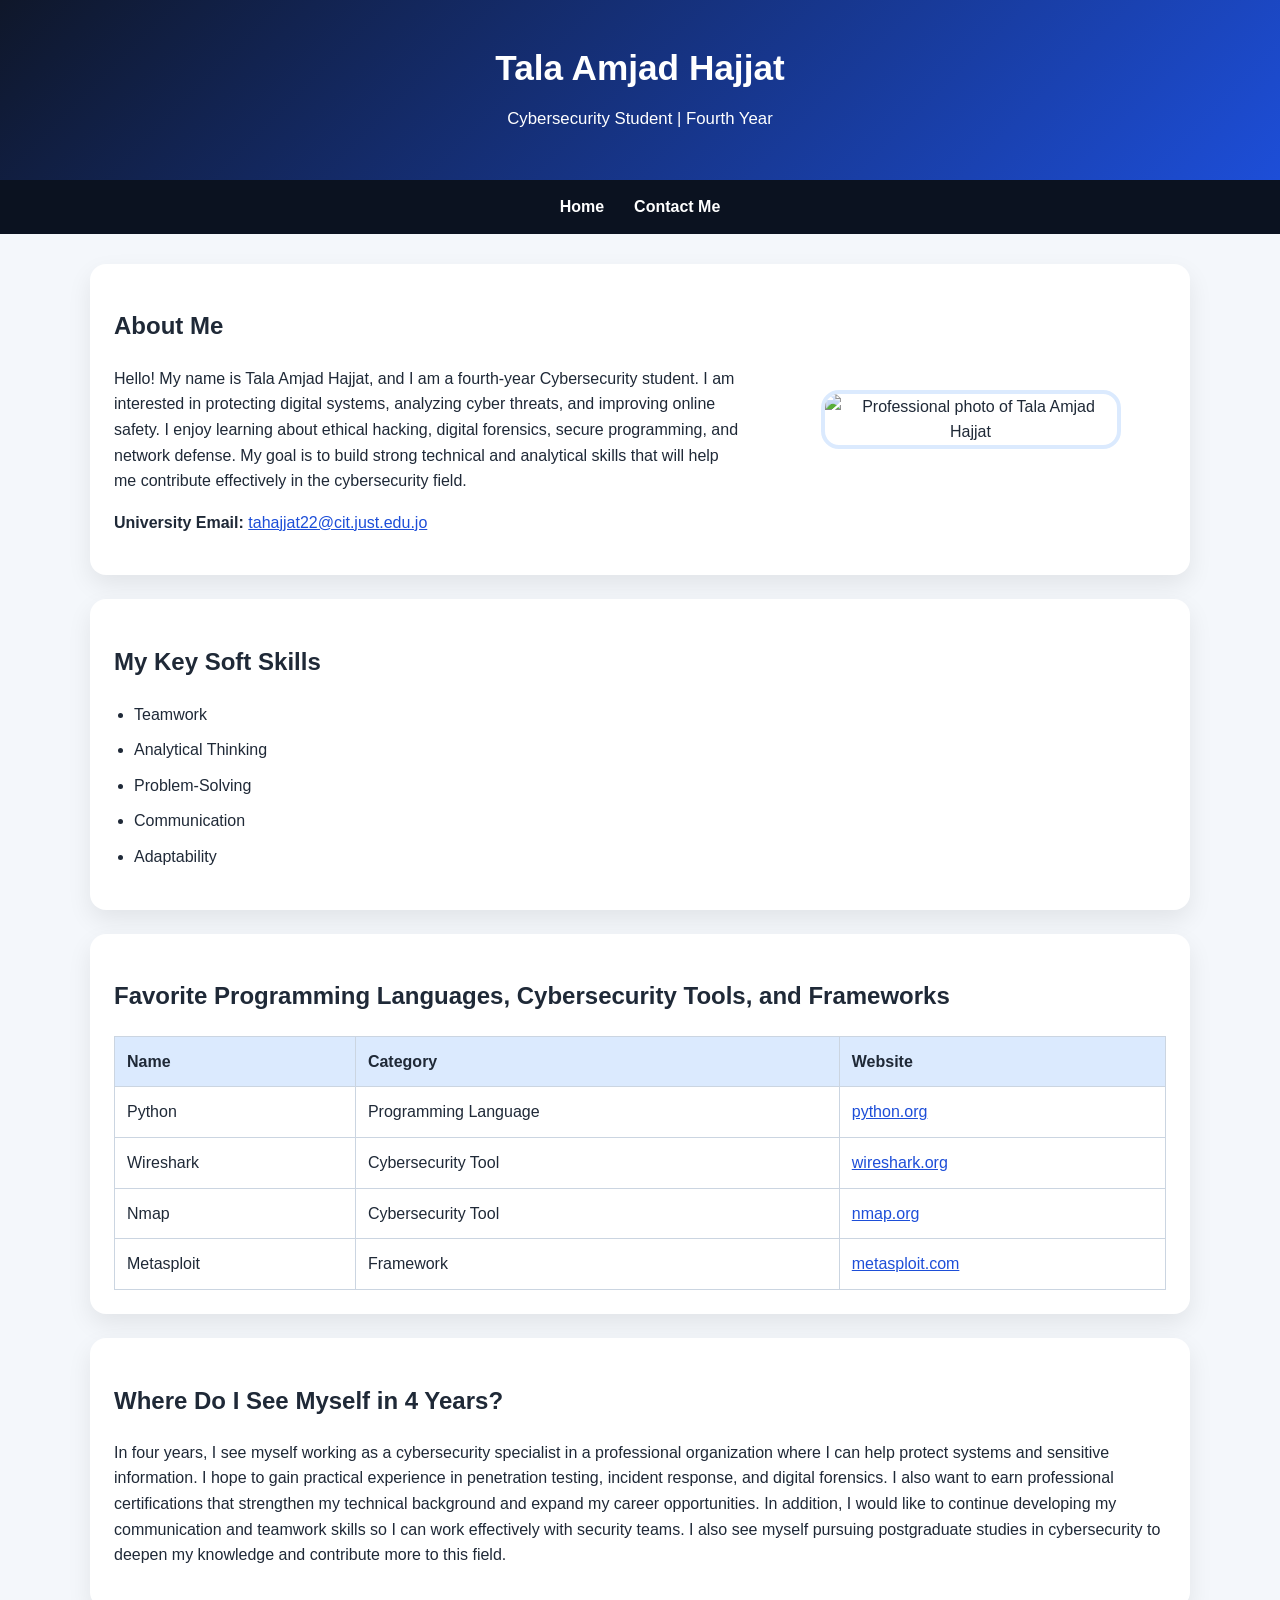
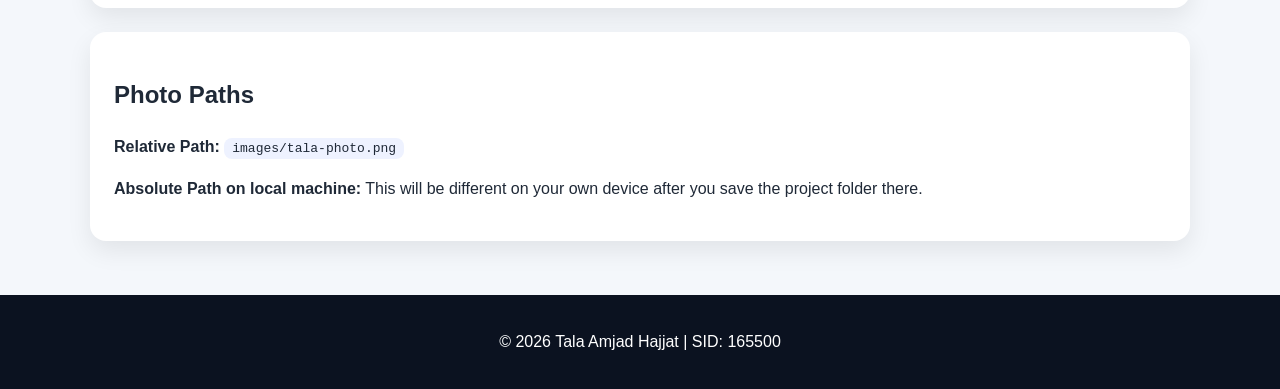
==== index.html @ faac7570 "initial portfolio upload" ====
<!DOCTYPE html>
<html lang="en">
<head>
  <meta charset="UTF-8" />
  <meta name="viewport" content="width=device-width, initial-scale=1.0" />
  <title>165500 - Tala Amjad Hajjat</title>
  <link rel="stylesheet" href="style.css" />
</head>
<body>
  <header>
    <div class="container">
      <h1>Tala Amjad Hajjat</h1>
      <p class="subtitle">Cybersecurity Student | Fourth Year</p>
    </div>
  </header>

  <nav>
    <div class="container nav-container">
      <a href="index.html">Home</a>
      <a href="contact.html">Contact Me</a>
    </div>
  </nav>

  <main class="container">
    <section class="hero card">
      <div class="hero-text">
        <h2>About Me</h2>
        <p>Hello! My name is Tala Amjad Hajjat, and I am a fourth-year Cybersecurity student. I am interested in protecting digital systems, analyzing cyber threats, and improving online safety. I enjoy learning about ethical hacking, digital forensics, secure programming, and network defense. My goal is to build strong technical and analytical skills that will help me contribute effectively in the cybersecurity field.</p>
        <p><strong>University Email:</strong> <a href="mailto:tahajjat22@cit.just.edu.jo">tahajjat22@cit.just.edu.jo</a></p>
      </div>
      <div class="hero-image">
        <img src="images/tala-photo.png" alt="Professional photo of Tala Amjad Hajjat" />
      </div>
    </section>

    <section class="card">
      <h2>My Key Soft Skills</h2>
      <ul class="skills-list">
        <li>Teamwork</li>
        <li>Analytical Thinking</li>
        <li>Problem-Solving</li>
        <li>Communication</li>
        <li>Adaptability</li>
      </ul>
    </section>

    <section class="card">
      <h2>Favorite Programming Languages, Cybersecurity Tools, and Frameworks</h2>
      <table>
        <thead>
          <tr>
            <th>Name</th>
            <th>Category</th>
            <th>Website</th>
          </tr>
        </thead>
        <tbody>
          <tr>
            <td>Python</td>
            <td>Programming Language</td>
            <td><a href="https://www.python.org/" target="_blank">python.org</a></td>
          </tr>
          <tr>
            <td>Wireshark</td>
            <td>Cybersecurity Tool</td>
            <td><a href="https://www.wireshark.org/" target="_blank">wireshark.org</a></td>
          </tr>
          <tr>
            <td>Nmap</td>
            <td>Cybersecurity Tool</td>
            <td><a href="https://nmap.org/" target="_blank">nmap.org</a></td>
          </tr>
          <tr>
            <td>Metasploit</td>
            <td>Framework</td>
            <td><a href="https://www.metasploit.com/" target="_blank">metasploit.com</a></td>
          </tr>
        </tbody>
      </table>
    </section>

    <section class="card">
      <h2>Where Do I See Myself in 4 Years?</h2>
      <p>In four years, I see myself working as a cybersecurity specialist in a professional organization where I can help protect systems and sensitive information. I hope to gain practical experience in penetration testing, incident response, and digital forensics. I also want to earn professional certifications that strengthen my technical background and expand my career opportunities. In addition, I would like to continue developing my communication and teamwork skills so I can work effectively with security teams. I also see myself pursuing postgraduate studies in cybersecurity to deepen my knowledge and contribute more to this field.</p>
    </section>

    <section class="card path-box">
      <h2>Photo Paths</h2>
      <p><strong>Relative Path:</strong> <code>images/tala-photo.png</code></p>
      <p><strong>Absolute Path on local machine:</strong> This will be different on your own device after you save the project folder there.</p>
    </section>
  </main>

  <footer>
    <p>&copy; 2026 Tala Amjad Hajjat | SID: 165500</p>
  </footer>
</body>
</html>
---- style.css ----
* {
  box-sizing: border-box;
}

body {
  margin: 0;
  font-family: Arial, Helvetica, sans-serif;
  background: #f4f7fb;
  color: #1f2937;
  line-height: 1.6;
}

.container {
  width: 90%;
  max-width: 1100px;
  margin: 0 auto;
}

header {
  background: linear-gradient(135deg, #0f172a, #1d4ed8);
  color: white;
  padding: 40px 0 30px;
  text-align: center;
}

header h1 {
  margin: 0;
  font-size: 2.2rem;
}

.subtitle {
  margin-top: 10px;
  font-size: 1.05rem;
}

nav {
  background-color: #0b1220;
  padding: 14px 0;
}

.nav-container {
  display: flex;
  justify-content: center;
  gap: 30px;
}

nav a {
  color: white;
  text-decoration: none;
  font-weight: bold;
}

nav a:hover {
  text-decoration: underline;
}

main {
  padding: 30px 0;
}

.card {
  background: white;
  border-radius: 16px;
  padding: 24px;
  margin-bottom: 24px;
  box-shadow: 0 10px 25px rgba(0, 0, 0, 0.08);
}

.hero {
  display: flex;
  align-items: center;
  justify-content: space-between;
  gap: 30px;
  flex-wrap: wrap;
}

.hero-text {
  flex: 1 1 500px;
}

.hero-image {
  flex: 1 1 260px;
  text-align: center;
}

.hero-image img {
  width: 100%;
  max-width: 300px;
  border-radius: 18px;
  border: 4px solid #dbeafe;
}

.skills-list {
  padding-left: 20px;
}

.skills-list li {
  margin-bottom: 10px;
}

table {
  width: 100%;
  border-collapse: collapse;
  margin-top: 16px;
}

th, td {
  border: 1px solid #cbd5e1;
  padding: 12px;
  text-align: left;
}

th {
  background-color: #dbeafe;
}

a {
  color: #1d4ed8;
}

a:hover {
  color: #0f172a;
}

.form-card {
  max-width: 700px;
}

form {
  display: flex;
  flex-direction: column;
  gap: 10px;
}

label {
  font-weight: bold;
  margin-top: 6px;
}

input,
textarea {
  padding: 12px;
  border: 1px solid #cbd5e1;
  border-radius: 10px;
  font-size: 1rem;
}

button {
  margin-top: 10px;
  padding: 12px 16px;
  border: none;
  border-radius: 10px;
  background-color: #1d4ed8;
  color: white;
  font-size: 1rem;
  cursor: pointer;
}

button:hover {
  background-color: #0f172a;
}

.path-box code {
  background: #eef2ff;
  padding: 3px 8px;
  border-radius: 8px;
}

footer {
  background-color: #0b1220;
  color: white;
  text-align: center;
  padding: 18px 10px;
}

@media (max-width: 768px) {
  header h1 {
    font-size: 1.8rem;
  }

  .nav-container {
    gap: 18px;
  }

  .hero {
    flex-direction: column-reverse;
  }
}
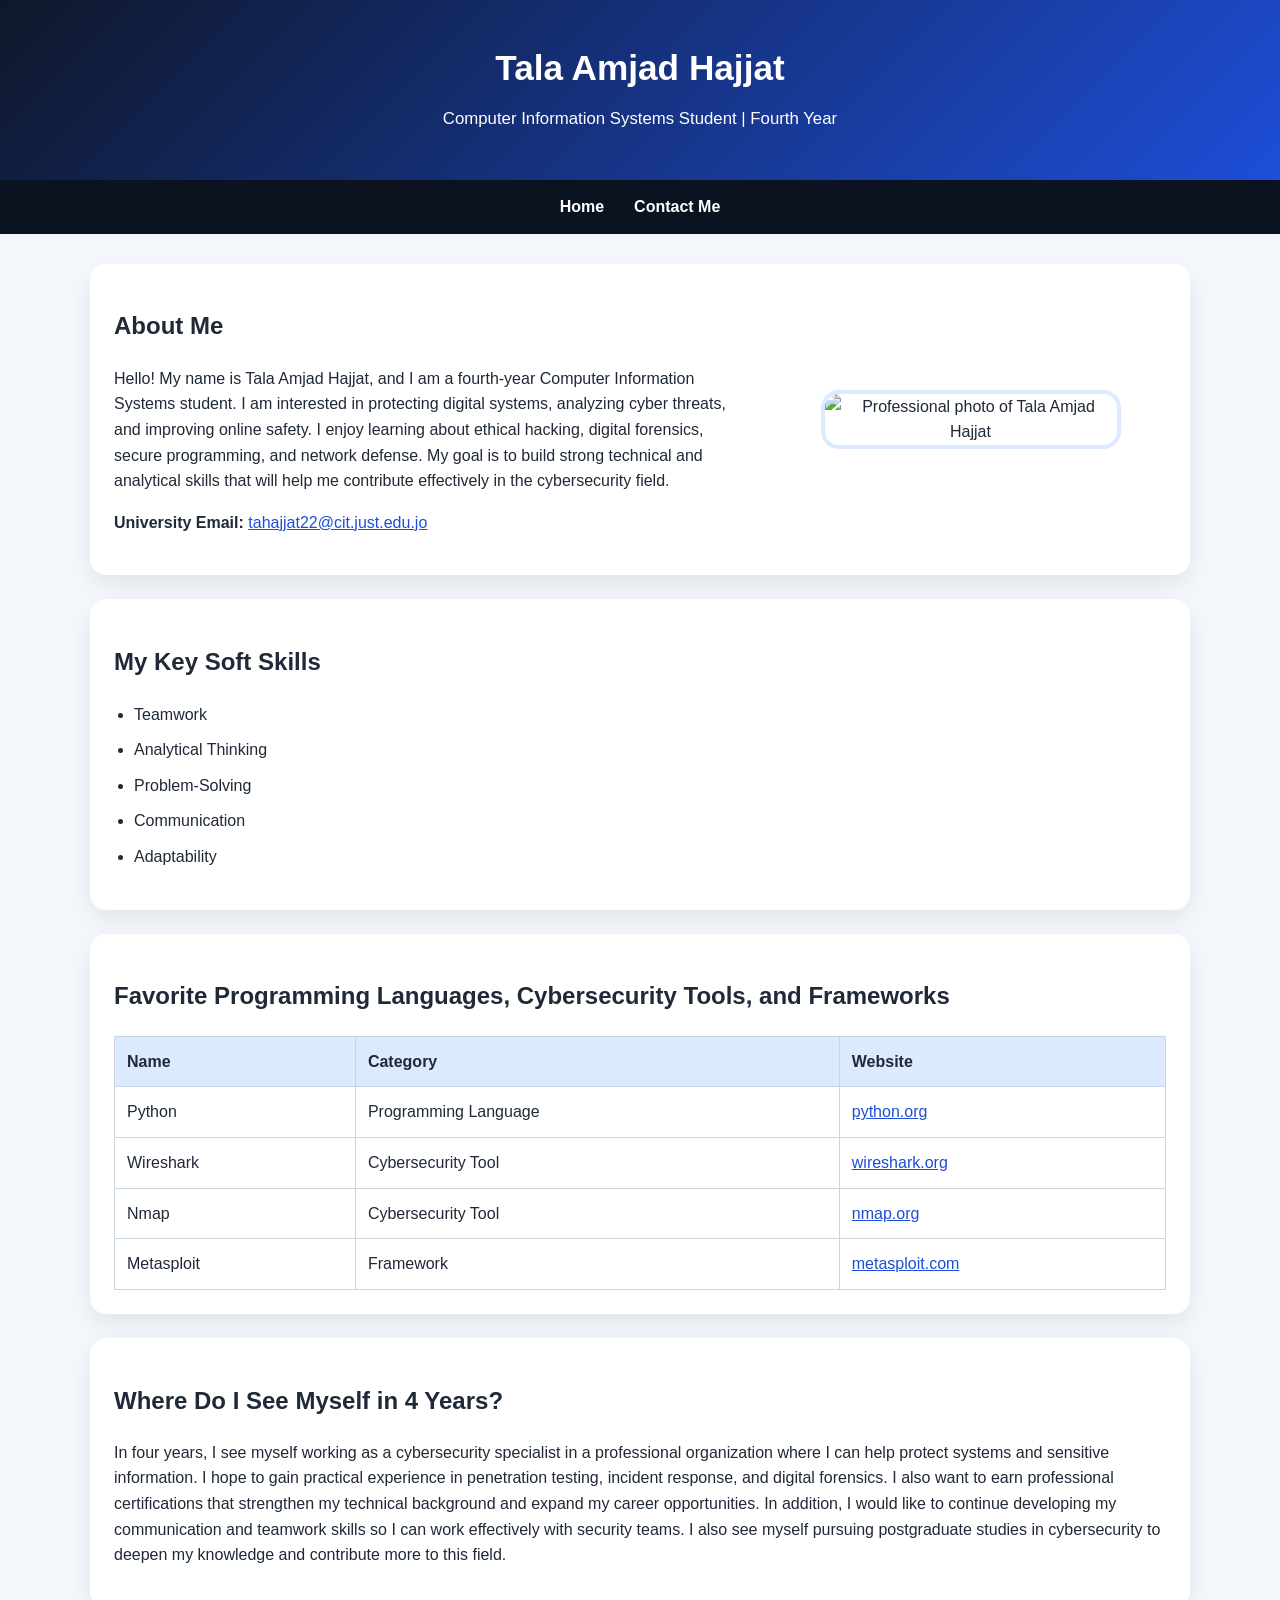
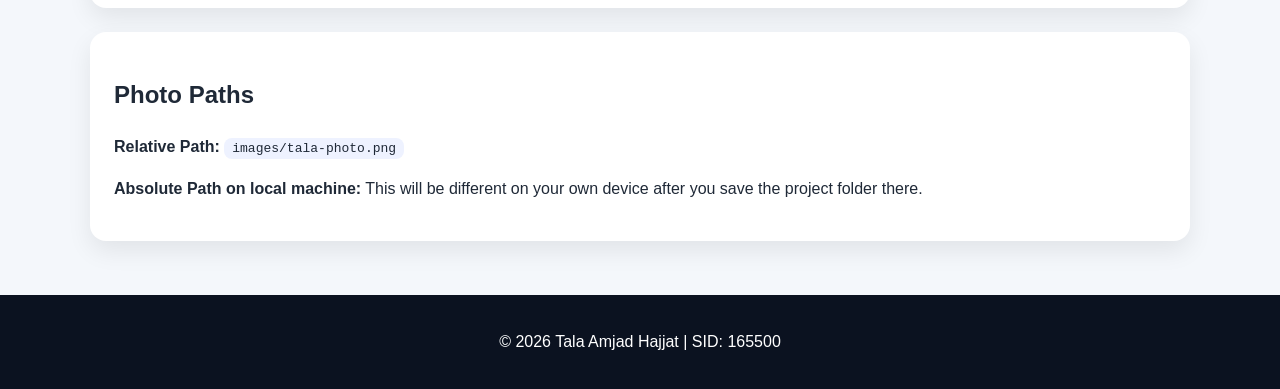
==== commit 517ab5b5: "Add files via upload" ====
--- a/index.html
+++ b/index.html
@@ -10,7 +10,7 @@
   <header>
     <div class="container">
       <h1>Tala Amjad Hajjat</h1>
-      <p class="subtitle">Cybersecurity Student | Fourth Year</p>
+      <p class="subtitle">Computer Information Systems Student | Fourth Year</p>
     </div>
   </header>
 
@@ -25,7 +25,7 @@
     <section class="hero card">
       <div class="hero-text">
         <h2>About Me</h2>
-        <p>Hello! My name is Tala Amjad Hajjat, and I am a fourth-year Cybersecurity student. I am interested in protecting digital systems, analyzing cyber threats, and improving online safety. I enjoy learning about ethical hacking, digital forensics, secure programming, and network defense. My goal is to build strong technical and analytical skills that will help me contribute effectively in the cybersecurity field.</p>
+        <p>Hello! My name is Tala Amjad Hajjat, and I am a fourth-year Computer Information Systems student. I am interested in protecting digital systems, analyzing cyber threats, and improving online safety. I enjoy learning about ethical hacking, digital forensics, secure programming, and network defense. My goal is to build strong technical and analytical skills that will help me contribute effectively in the cybersecurity field.</p>
         <p><strong>University Email:</strong> <a href="mailto:tahajjat22@cit.just.edu.jo">tahajjat22@cit.just.edu.jo</a></p>
       </div>
       <div class="hero-image">
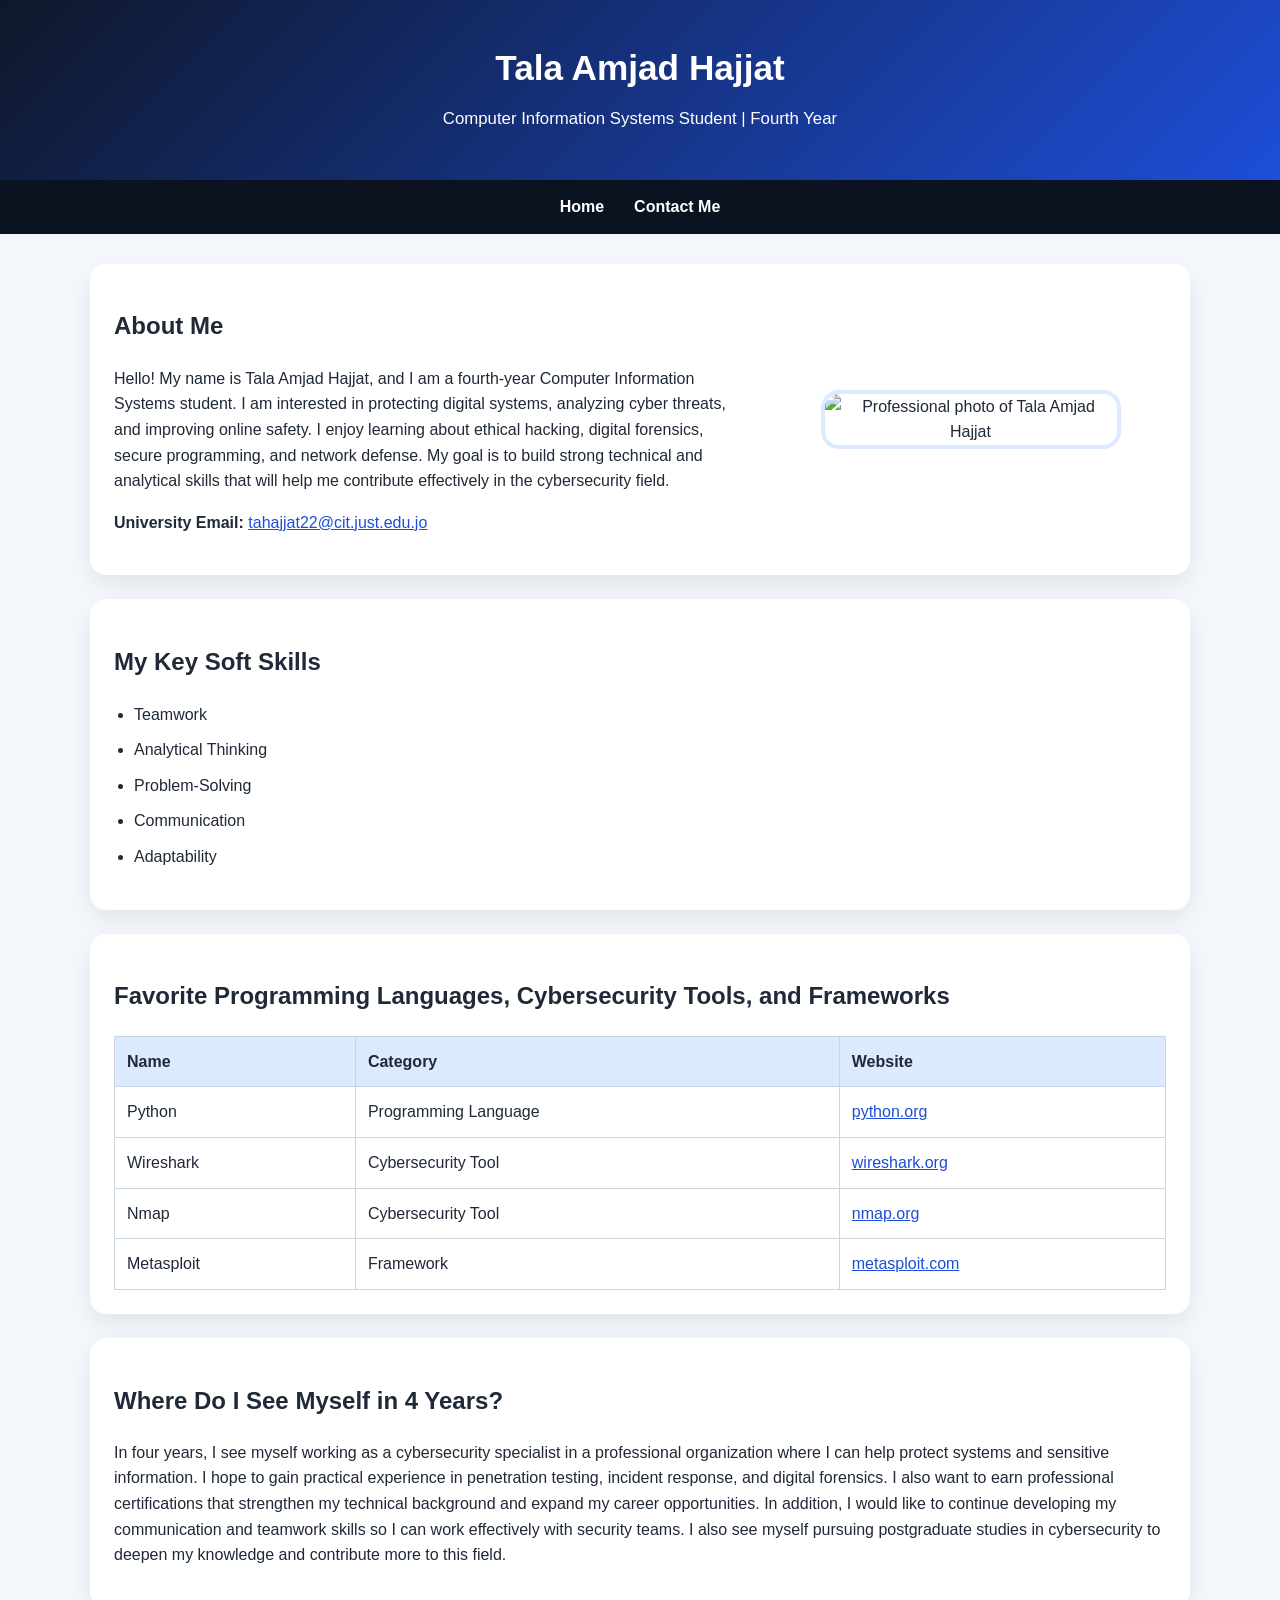
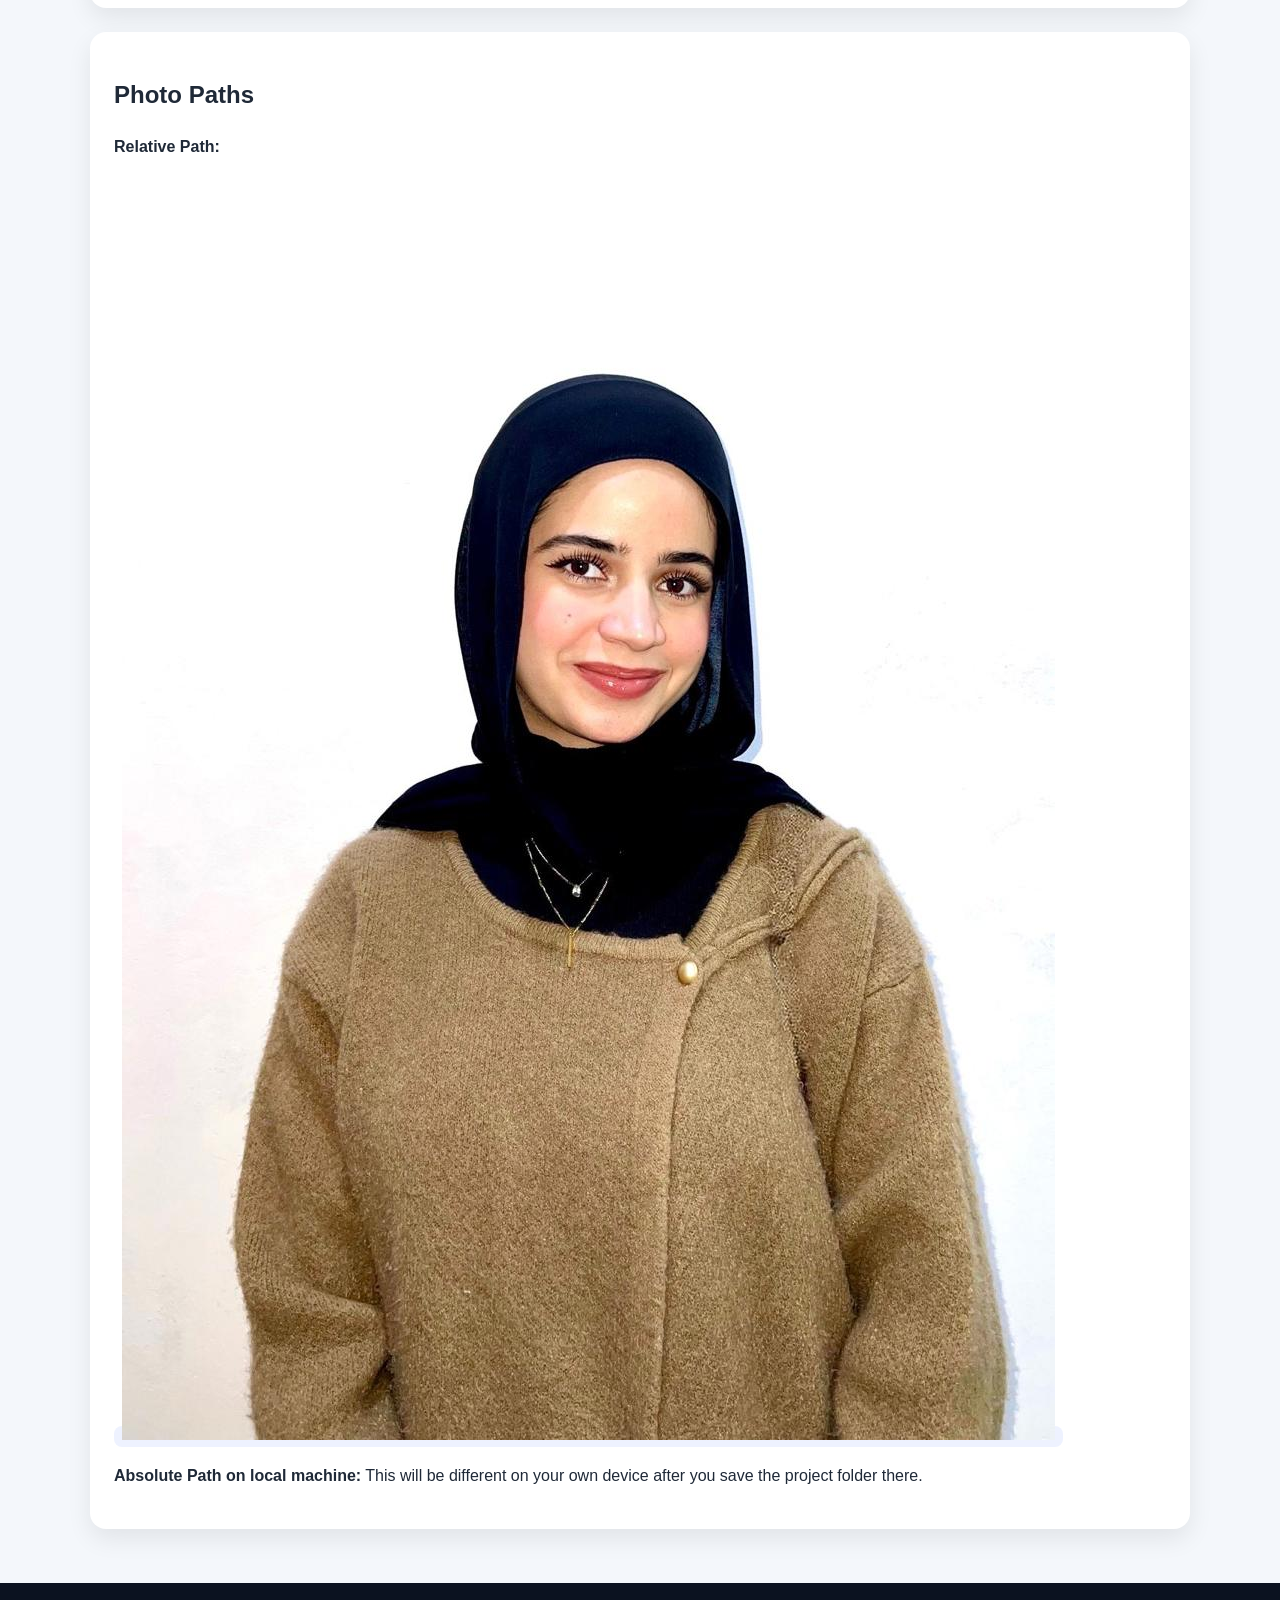
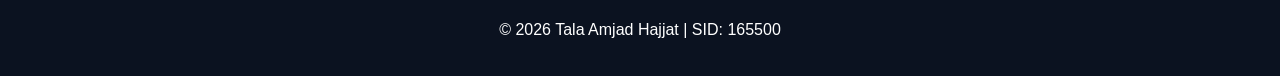
==== commit c3741d0a: "Update index.html" ====
--- a/index.html
+++ b/index.html
@@ -86,7 +86,7 @@
 
     <section class="card path-box">
       <h2>Photo Paths</h2>
-      <p><strong>Relative Path:</strong> <code>images/tala-photo.png</code></p>
+      <p><strong>Relative Path:</strong> <code><img src="tala-photo.png" alt="Professional photo of Tala Amjad Hajjat"></code></p>
       <p><strong>Absolute Path on local machine:</strong> This will be different on your own device after you save the project folder there.</p>
     </section>
   </main>
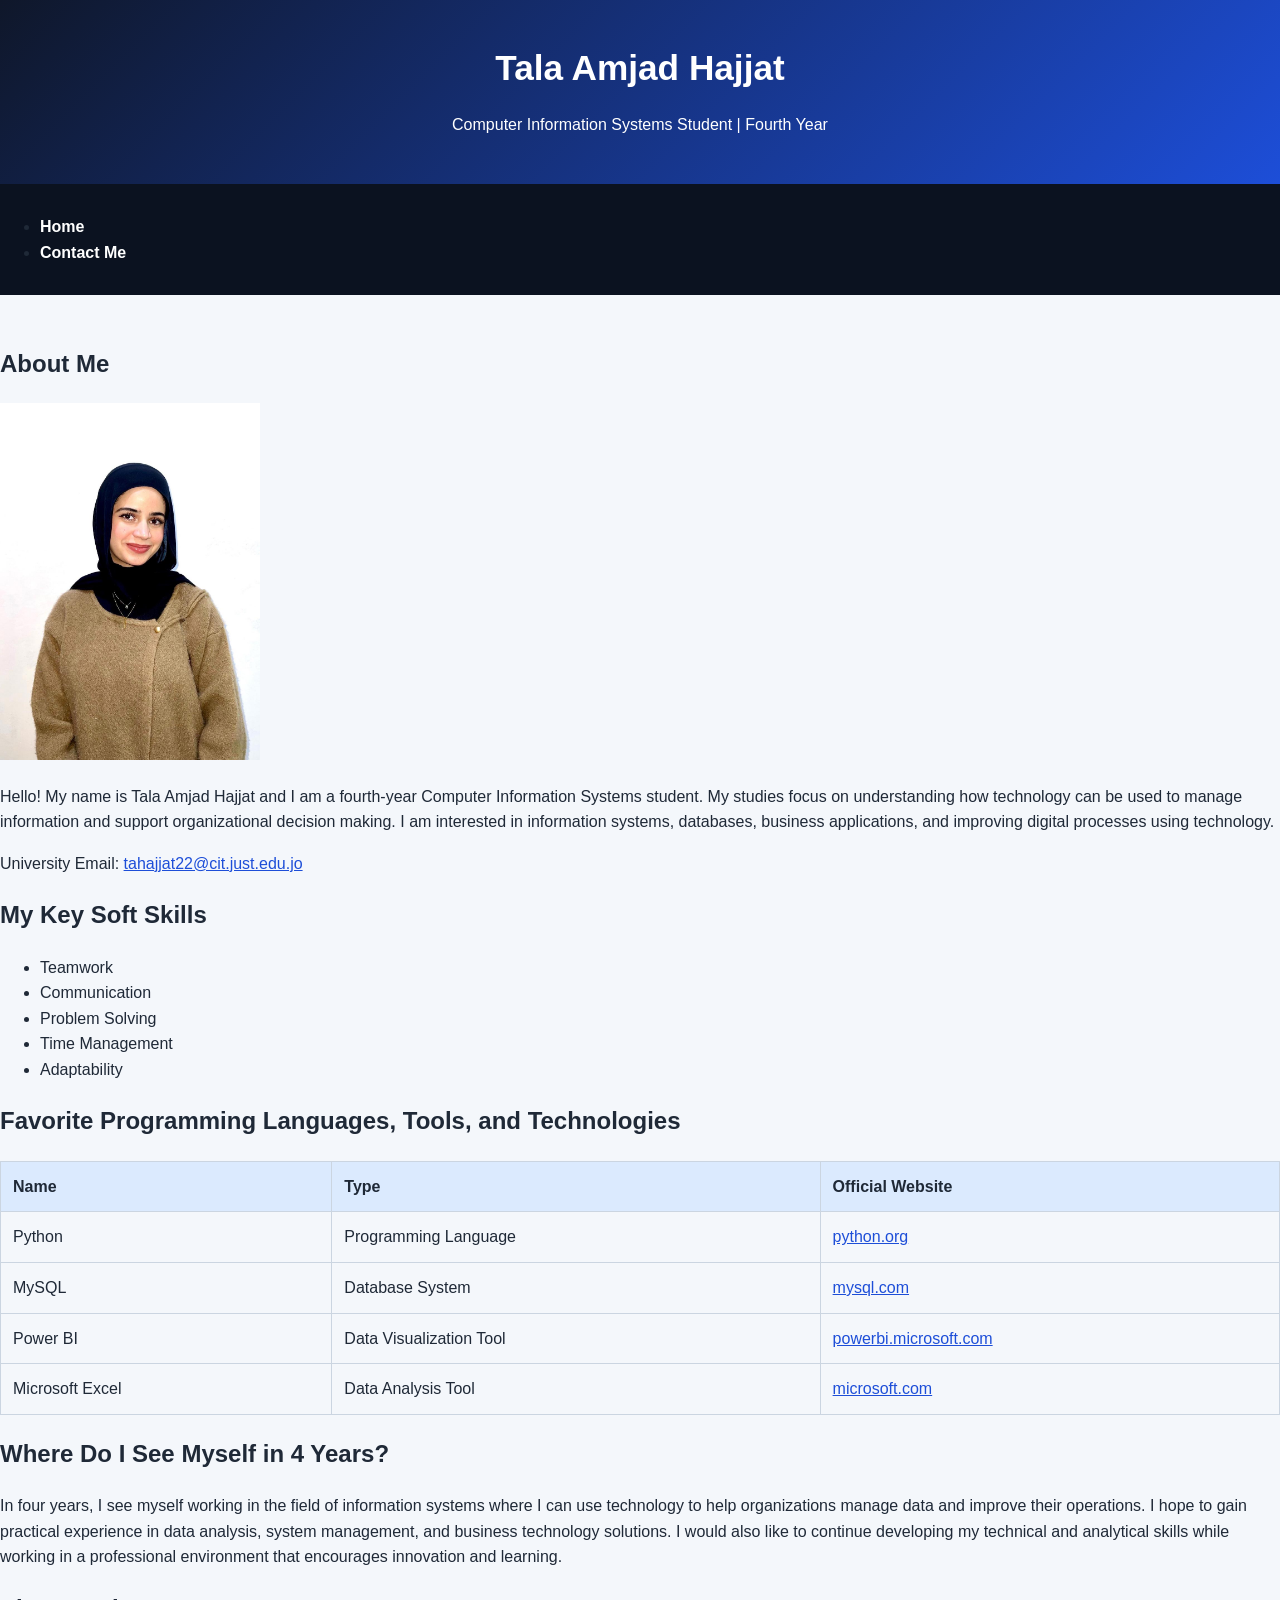
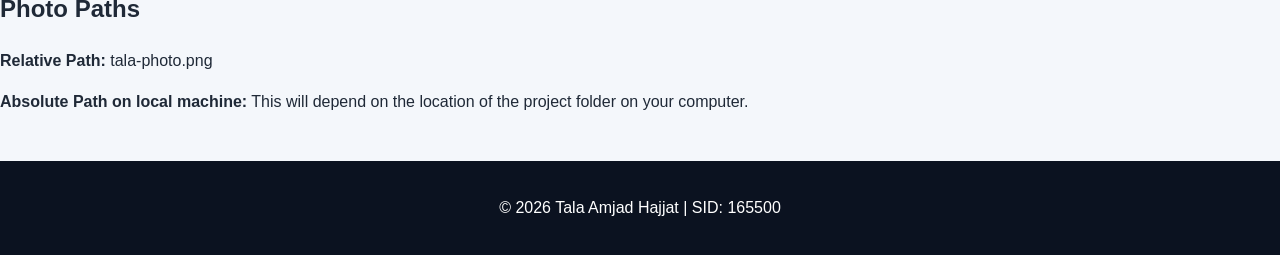
==== commit 230cc04f: "Update index.html" ====
--- a/index.html
+++ b/index.html
@@ -1,98 +1,140 @@
 <!DOCTYPE html>
 <html lang="en">
 <head>
-  <meta charset="UTF-8" />
-  <meta name="viewport" content="width=device-width, initial-scale=1.0" />
-  <title>165500 - Tala Amjad Hajjat</title>
-  <link rel="stylesheet" href="style.css" />
+<meta charset="UTF-8">
+<meta name="viewport" content="width=device-width, initial-scale=1.0">
+<title>165500 - Tala Amjad Hajjat</title>
+<link rel="stylesheet" href="style.css">
 </head>
+
 <body>
-  <header>
-    <div class="container">
-      <h1>Tala Amjad Hajjat</h1>
-      <p class="subtitle">Computer Information Systems Student | Fourth Year</p>
-    </div>
-  </header>
 
-  <nav>
-    <div class="container nav-container">
-      <a href="index.html">Home</a>
-      <a href="contact.html">Contact Me</a>
-    </div>
-  </nav>
+<header>
+<h1>Tala Amjad Hajjat</h1>
+<p>Computer Information Systems Student | Fourth Year</p>
+</header>
 
-  <main class="container">
-    <section class="hero card">
-      <div class="hero-text">
-        <h2>About Me</h2>
-        <p>Hello! My name is Tala Amjad Hajjat, and I am a fourth-year Computer Information Systems student. I am interested in protecting digital systems, analyzing cyber threats, and improving online safety. I enjoy learning about ethical hacking, digital forensics, secure programming, and network defense. My goal is to build strong technical and analytical skills that will help me contribute effectively in the cybersecurity field.</p>
-        <p><strong>University Email:</strong> <a href="mailto:tahajjat22@cit.just.edu.jo">tahajjat22@cit.just.edu.jo</a></p>
-      </div>
-      <div class="hero-image">
-        <img src="images/tala-photo.png" alt="Professional photo of Tala Amjad Hajjat" />
-      </div>
-    </section>
+<nav>
+<ul>
+<li><a href="index.html">Home</a></li>
+<li><a href="contact.html">Contact Me</a></li>
+</ul>
+</nav>
 
-    <section class="card">
-      <h2>My Key Soft Skills</h2>
-      <ul class="skills-list">
-        <li>Teamwork</li>
-        <li>Analytical Thinking</li>
-        <li>Problem-Solving</li>
-        <li>Communication</li>
-        <li>Adaptability</li>
-      </ul>
-    </section>
+<main>
 
-    <section class="card">
-      <h2>Favorite Programming Languages, Cybersecurity Tools, and Frameworks</h2>
-      <table>
-        <thead>
-          <tr>
-            <th>Name</th>
-            <th>Category</th>
-            <th>Website</th>
-          </tr>
-        </thead>
-        <tbody>
-          <tr>
-            <td>Python</td>
-            <td>Programming Language</td>
-            <td><a href="https://www.python.org/" target="_blank">python.org</a></td>
-          </tr>
-          <tr>
-            <td>Wireshark</td>
-            <td>Cybersecurity Tool</td>
-            <td><a href="https://www.wireshark.org/" target="_blank">wireshark.org</a></td>
-          </tr>
-          <tr>
-            <td>Nmap</td>
-            <td>Cybersecurity Tool</td>
-            <td><a href="https://nmap.org/" target="_blank">nmap.org</a></td>
-          </tr>
-          <tr>
-            <td>Metasploit</td>
-            <td>Framework</td>
-            <td><a href="https://www.metasploit.com/" target="_blank">metasploit.com</a></td>
-          </tr>
-        </tbody>
-      </table>
-    </section>
+<section class="profile">
+<h2>About Me</h2>
 
-    <section class="card">
-      <h2>Where Do I See Myself in 4 Years?</h2>
-      <p>In four years, I see myself working as a cybersecurity specialist in a professional organization where I can help protect systems and sensitive information. I hope to gain practical experience in penetration testing, incident response, and digital forensics. I also want to earn professional certifications that strengthen my technical background and expand my career opportunities. In addition, I would like to continue developing my communication and teamwork skills so I can work effectively with security teams. I also see myself pursuing postgraduate studies in cybersecurity to deepen my knowledge and contribute more to this field.</p>
-    </section>
+<img src="tala-photo.png" alt="Professional photo of Tala Amjad Hajjat" width="260">
 
-    <section class="card path-box">
-      <h2>Photo Paths</h2>
-      <p><strong>Relative Path:</strong> <code><img src="tala-photo.png" alt="Professional photo of Tala Amjad Hajjat"></code></p>
-      <p><strong>Absolute Path on local machine:</strong> This will be different on your own device after you save the project folder there.</p>
-    </section>
-  </main>
+<p>
+Hello! My name is Tala Amjad Hajjat and I am a fourth-year Computer Information Systems student.
+My studies focus on understanding how technology can be used to manage information and support
+organizational decision making. I am interested in information systems, databases, business
+applications, and improving digital processes using technology.
+</p>
 
-  <footer>
-    <p>&copy; 2026 Tala Amjad Hajjat | SID: 165500</p>
-  </footer>
+<p>
+University Email:
+<a href="mailto:tahajjat22@cit.just.edu.jo">tahajjat22@cit.just.edu.jo</a>
+</p>
+
+</section>
+
+
+<section>
+
+<h2>My Key Soft Skills</h2>
+
+<ul class="skills">
+<li>Teamwork</li>
+<li>Communication</li>
+<li>Problem Solving</li>
+<li>Time Management</li>
+<li>Adaptability</li>
+</ul>
+
+</section>
+
+
+<section>
+
+<h2>Favorite Programming Languages, Tools, and Technologies</h2>
+
+<table>
+
+<tr>
+<th>Name</th>
+<th>Type</th>
+<th>Official Website</th>
+</tr>
+
+<tr>
+<td>Python</td>
+<td>Programming Language</td>
+<td><a href="https://www.python.org" target="_blank">python.org</a></td>
+</tr>
+
+<tr>
+<td>MySQL</td>
+<td>Database System</td>
+<td><a href="https://www.mysql.com" target="_blank">mysql.com</a></td>
+</tr>
+
+<tr>
+<td>Power BI</td>
+<td>Data Visualization Tool</td>
+<td><a href="https://powerbi.microsoft.com" target="_blank">powerbi.microsoft.com</a></td>
+</tr>
+
+<tr>
+<td>Microsoft Excel</td>
+<td>Data Analysis Tool</td>
+<td><a href="https://www.microsoft.com" target="_blank">microsoft.com</a></td>
+</tr>
+
+</table>
+
+</section>
+
+
+<section>
+
+<h2>Where Do I See Myself in 4 Years?</h2>
+
+<p>
+In four years, I see myself working in the field of information systems where I can use
+technology to help organizations manage data and improve their operations. I hope to gain
+practical experience in data analysis, system management, and business technology solutions.
+I would also like to continue developing my technical and analytical skills while working
+in a professional environment that encourages innovation and learning.
+</p>
+
+</section>
+
+
+<section>
+
+<h2>Photo Paths</h2>
+
+<p><strong>Relative Path:</strong> tala-photo.png</p>
+
+<p>
+<strong>Absolute Path on local machine:</strong>
+This will depend on the location of the project folder on your computer.
+</p>
+
+</section>
+
+</main>
+
+
+<footer>
+
+<p>© 2026 Tala Amjad Hajjat | SID: 165500</p>
+
+</footer>
+
 </body>
 </html>
